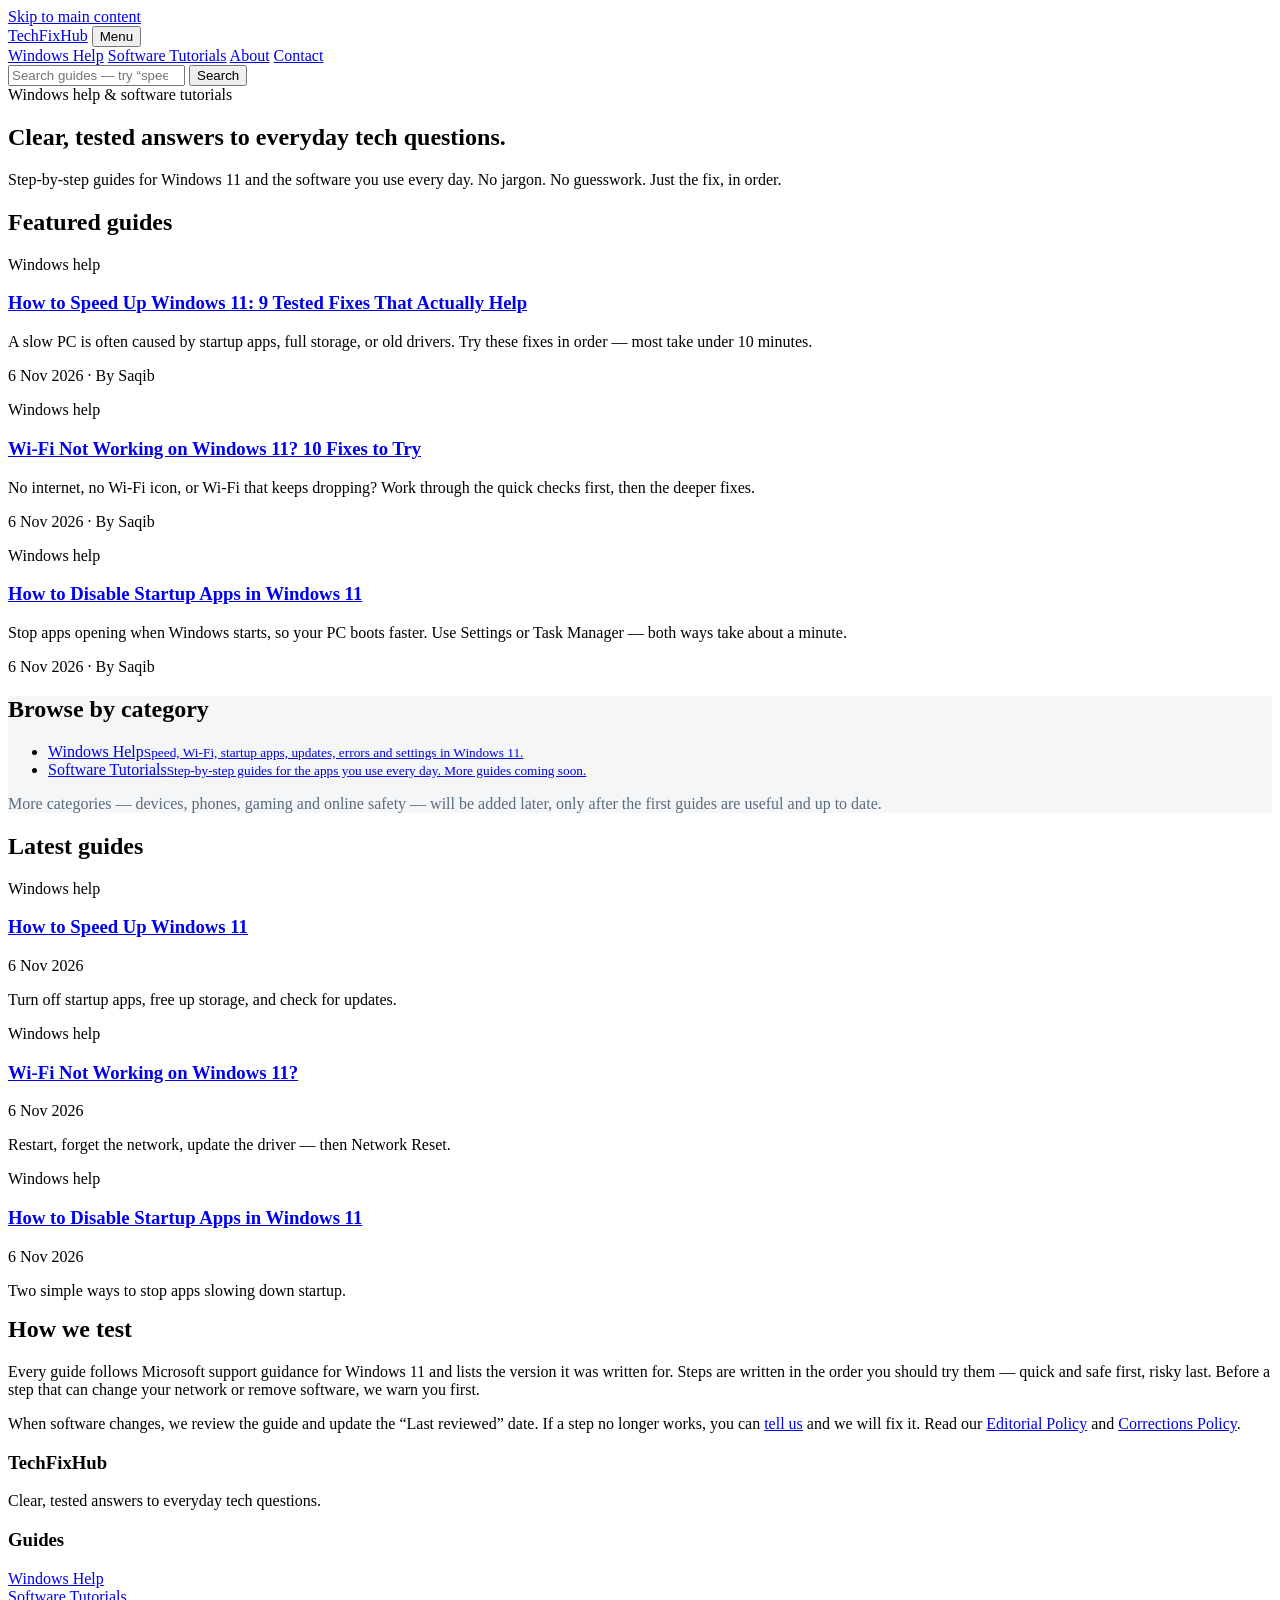
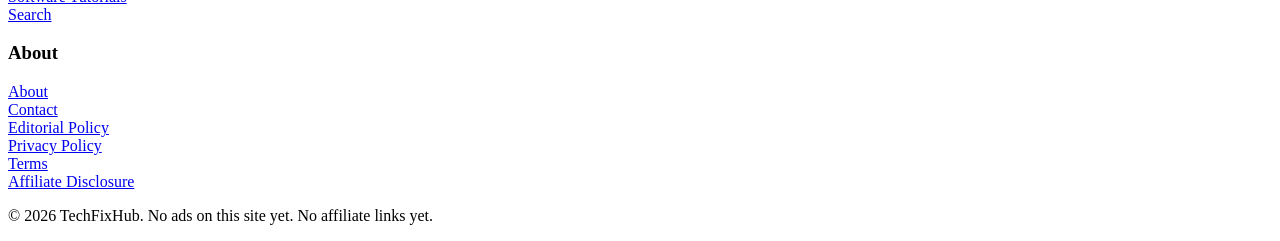
==== index.html @ c1e28e77 "Fix GitHub Pages links: use /techfixhub/ paths, fix logo, fix Software page wording" ====
<!DOCTYPE html>
<html lang="en">
<head>
<meta charset="utf-8">
<meta name="viewport" content="width=device-width, initial-scale=1">
<title>TechFixHub — Clear, Tested Answers to Everyday Tech Questions</title>
<meta name="description" content="Clear, tested answers to everyday tech questions. Step-by-step Windows help and software tutorials, written in simple English.">
<link rel="canonical" href="https://datawithsaqib.github.io/techfixhub/">
<meta property="og:type" content="website">
<meta property="og:title" content="TechFixHub — Clear, Tested Answers to Everyday Tech Questions">
<meta property="og:description" content="Step-by-step Windows help and software tutorials, written in simple English.">
<meta property="og:url" content="https://datawithsaqib.github.io/techfixhub/">
<link rel="stylesheet" href="/techfixhub/assets/style.css">
</head>
<body>
<a class="skip" href="#main">Skip to main content</a>
<header class="site-header">
<div class="header-inner">
<a class="logo" href="/techfixhub/">Tech<span>FixHub</span></a>
<button class="menu-btn" id="menu-btn" aria-expanded="false" aria-controls="main-nav">Menu</button>
<nav class="main-nav" id="main-nav" aria-label="Main navigation">
<a href="/techfixhub/windows/">Windows Help</a>
<a href="/techfixhub/software/">Software Tutorials</a>
<a href="/techfixhub/about/">About</a>
<a href="/techfixhub/contact/">Contact</a>
</nav>
</div>
<div class="search-bar">
<form data-search-form role="search" action="/techfixhub/search/">
<input type="search" name="q" placeholder="Search guides — try “speed up Windows 11”" aria-label="Search guides">
<button type="submit">Search</button>
</form>
</div>
</header>
<main id="main">
<section class="hero"><div class="wrap">
<span class="tag">Windows help &amp; software tutorials</span>
<h1>Clear, tested answers to everyday tech questions.</h1>
<p>Step-by-step guides for Windows 11 and the software you use every day. No jargon. No guesswork. Just the fix, in order.</p>
</div></section>

<section class="section"><div class="wrap">
<h2>Featured guides</h2>
<div class="cards">
<article class="card"><span class="kicker">Windows help</span>
<h3><a href="/techfixhub/windows/how-to-speed-up-windows-11/">How to Speed Up Windows 11: 9 Tested Fixes That Actually Help</a></h3>
<p>A slow PC is often caused by startup apps, full storage, or old drivers. Try these fixes in order — most take under 10 minutes.</p>
<p class="meta">6 Nov 2026 · By Saqib</p></article>
<article class="card"><span class="kicker">Windows help</span>
<h3><a href="/techfixhub/windows/wifi-not-working-windows-11/">Wi-Fi Not Working on Windows 11? 10 Fixes to Try</a></h3>
<p>No internet, no Wi-Fi icon, or Wi-Fi that keeps dropping? Work through the quick checks first, then the deeper fixes.</p>
<p class="meta">6 Nov 2026 · By Saqib</p></article>
<article class="card"><span class="kicker">Windows help</span>
<h3><a href="/techfixhub/windows/disable-startup-apps-windows-11/">How to Disable Startup Apps in Windows 11</a></h3>
<p>Stop apps opening when Windows starts, so your PC boots faster. Use Settings or Task Manager — both ways take about a minute.</p>
<p class="meta">6 Nov 2026 · By Saqib</p></article>
</div>
</div></section>

<section class="section" style="background:#f4f6f8"><div class="wrap">
<h2>Browse by category</h2>
<ul class="cat-list">
<li><a href="/techfixhub/windows/">Windows Help<small>Speed, Wi-Fi, startup apps, updates, errors and settings in Windows 11.</small></a></li>
<li><a href="/techfixhub/software/">Software Tutorials<small>Step-by-step guides for the apps you use every day. More guides coming soon.</small></a></li>
</ul>
<p style="margin-top:16px;color:#5b6b7c">More categories — devices, phones, gaming and online safety — will be added later, only after the first guides are useful and up to date.</p>
</div></section>

<section class="section"><div class="wrap">
<h2>Latest guides</h2>
<div class="cards">
<article class="card"><span class="kicker">Windows help</span>
<h3><a href="/techfixhub/windows/how-to-speed-up-windows-11/">How to Speed Up Windows 11</a></h3>
<p class="meta">6 Nov 2026</p><p>Turn off startup apps, free up storage, and check for updates.</p></article>
<article class="card"><span class="kicker">Windows help</span>
<h3><a href="/techfixhub/windows/wifi-not-working-windows-11/">Wi-Fi Not Working on Windows 11?</a></h3>
<p class="meta">6 Nov 2026</p><p>Restart, forget the network, update the driver — then Network Reset.</p></article>
<article class="card"><span class="kicker">Windows help</span>
<h3><a href="/techfixhub/windows/disable-startup-apps-windows-11/">How to Disable Startup Apps in Windows 11</a></h3>
<p class="meta">6 Nov 2026</p><p>Two simple ways to stop apps slowing down startup.</p></article>
</div>
</div></section>

<section class="section"><div class="wrap">
<div class="test-box">
<h2 style="margin-top:0">How we test</h2>
<p>Every guide follows Microsoft support guidance for Windows 11 and lists the version it was written for. Steps are written in the order you should try them — quick and safe first, risky last. Before a step that can change your network or remove software, we warn you first.</p>
<p>When software changes, we review the guide and update the “Last reviewed” date. If a step no longer works, you can <a href="/techfixhub/contact/">tell us</a> and we will fix it. Read our <a href="/techfixhub/editorial-policy/">Editorial Policy</a> and <a href="/techfixhub/corrections-policy/">Corrections Policy</a>.</p>
</div>
</div></section>
</main>
<footer class="site-footer"><div class="wrap">
<div class="footer-grid">
<div><h3>TechFixHub</h3><p>Clear, tested answers to everyday tech questions.</p></div>
<div><h3>Guides</h3><p><a href="/techfixhub/windows/">Windows Help</a><br><a href="/techfixhub/software/">Software Tutorials</a><br><a href="/techfixhub/search/">Search</a></p></div>
<div><h3>About</h3><p><a href="/techfixhub/about/">About</a><br><a href="/techfixhub/contact/">Contact</a><br><a href="/techfixhub/editorial-policy/">Editorial Policy</a><br><a href="/techfixhub/privacy/">Privacy Policy</a><br><a href="/techfixhub/terms/">Terms</a><br><a href="/techfixhub/affiliate-disclosure/">Affiliate Disclosure</a></p></div>
</div>
<p class="footer-note">© 2026 TechFixHub. No ads on this site yet. No affiliate links yet.</p>
</div></footer>
<script src="/techfixhub/assets/app.js"></script>
</body>
</html>
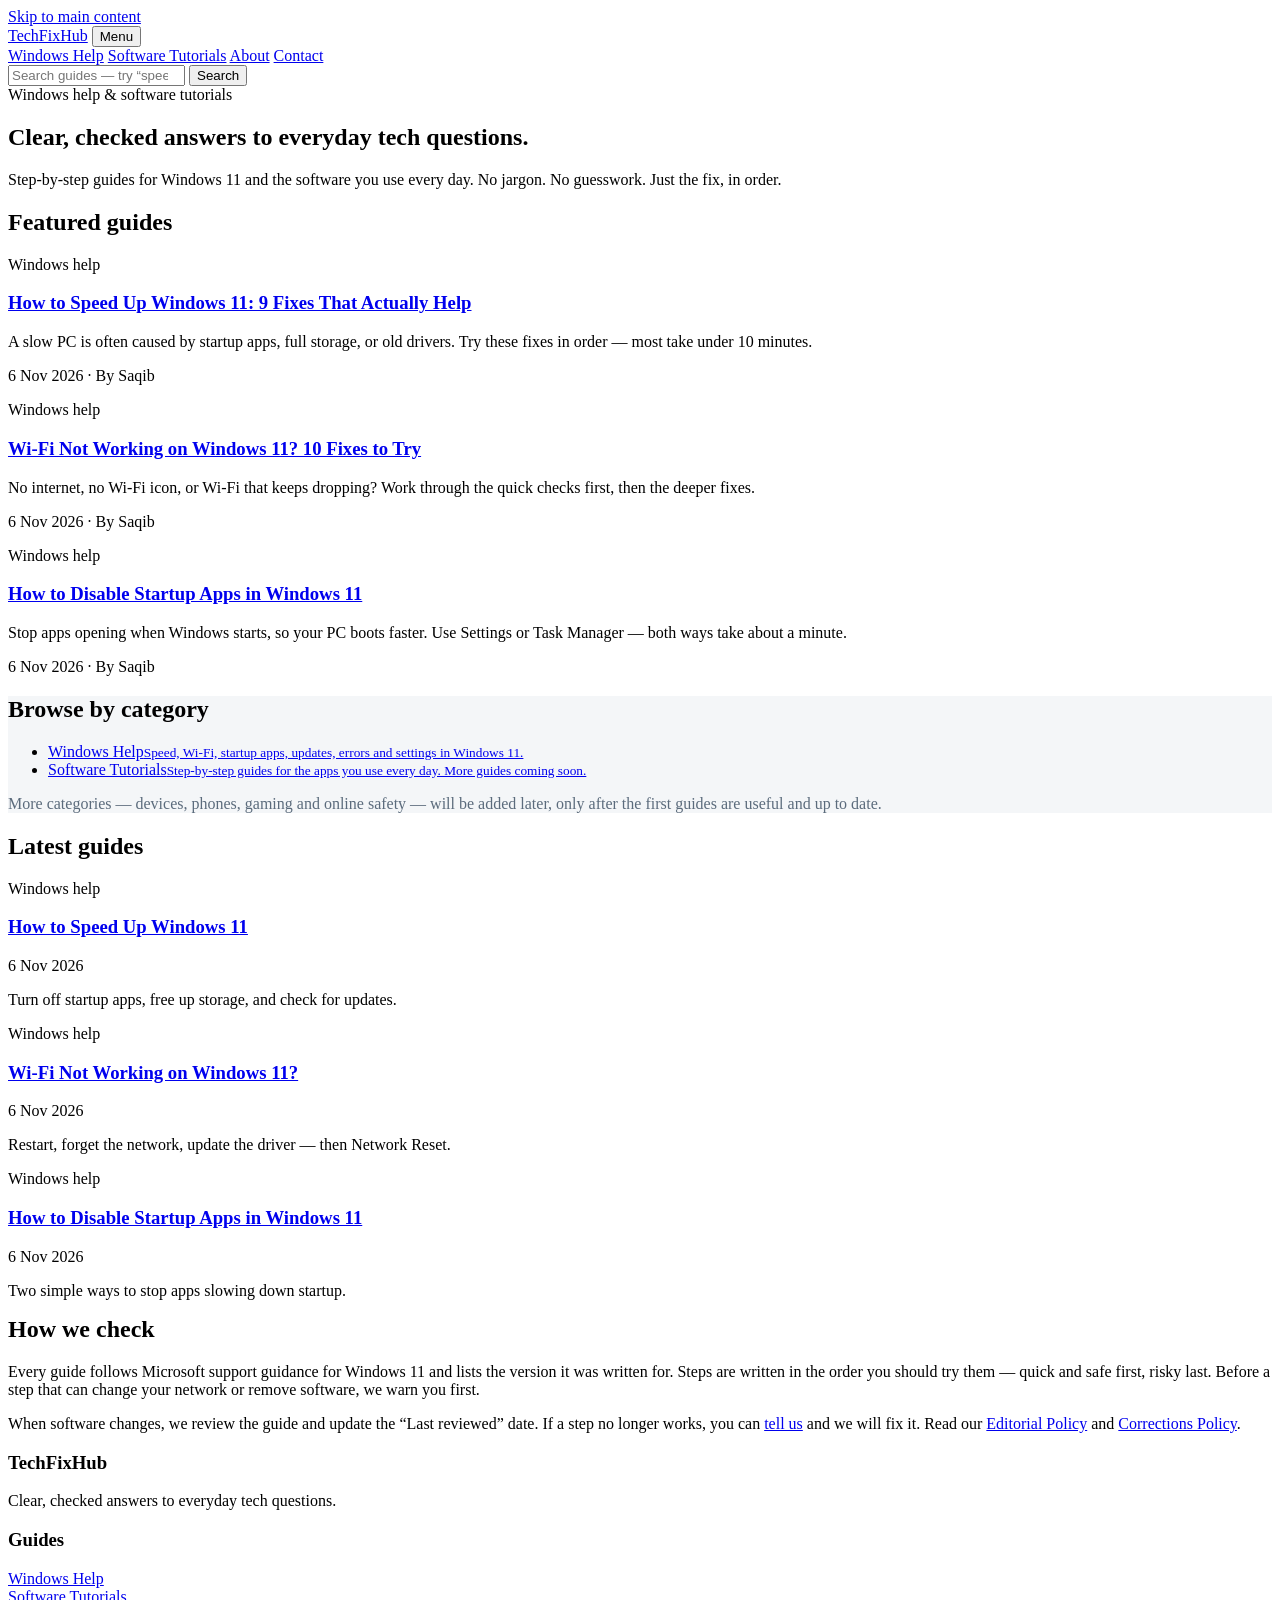
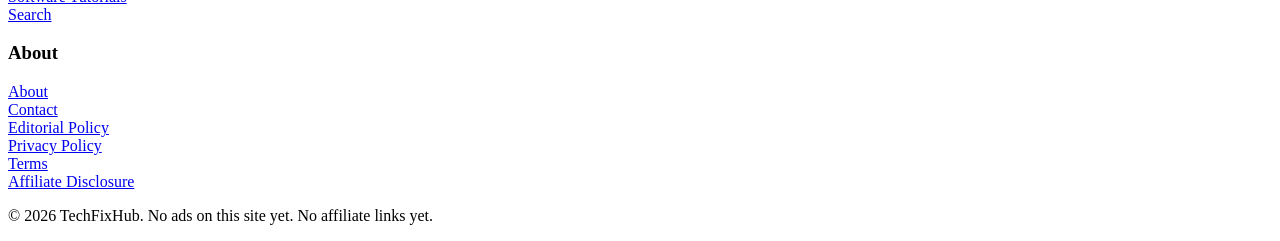
==== commit b85f2523: "Repair: search index, SEO sitemap/robots/noindex/favicon, Wi-Fi Fix 5, exact Microsoft links, honest" ====
--- a/index.html
+++ b/index.html
@@ -3,14 +3,15 @@
 <head>
 <meta charset="utf-8">
 <meta name="viewport" content="width=device-width, initial-scale=1">
-<title>TechFixHub — Clear, Tested Answers to Everyday Tech Questions</title>
-<meta name="description" content="Clear, tested answers to everyday tech questions. Step-by-step Windows help and software tutorials, written in simple English.">
+<title>TechFixHub — Clear, Checked Answers to Everyday Tech Questions</title>
+<meta name="description" content="Clear, checked answers to everyday tech questions. Step-by-step Windows help and software tutorials, written in simple English.">
 <link rel="canonical" href="https://datawithsaqib.github.io/techfixhub/">
 <meta property="og:type" content="website">
-<meta property="og:title" content="TechFixHub — Clear, Tested Answers to Everyday Tech Questions">
+<meta property="og:title" content="TechFixHub — Clear, Checked Answers to Everyday Tech Questions">
 <meta property="og:description" content="Step-by-step Windows help and software tutorials, written in simple English.">
 <meta property="og:url" content="https://datawithsaqib.github.io/techfixhub/">
 <link rel="stylesheet" href="/techfixhub/assets/style.css">
+<link rel="icon" type="image/svg+xml" href="/techfixhub/assets/favicon.svg">
 </head>
 <body>
 <a class="skip" href="#main">Skip to main content</a>
@@ -35,7 +36,7 @@
 <main id="main">
 <section class="hero"><div class="wrap">
 <span class="tag">Windows help &amp; software tutorials</span>
-<h1>Clear, tested answers to everyday tech questions.</h1>
+<h1>Clear, checked answers to everyday tech questions.</h1>
 <p>Step-by-step guides for Windows 11 and the software you use every day. No jargon. No guesswork. Just the fix, in order.</p>
 </div></section>
 
@@ -43,7 +44,7 @@
 <h2>Featured guides</h2>
 <div class="cards">
 <article class="card"><span class="kicker">Windows help</span>
-<h3><a href="/techfixhub/windows/how-to-speed-up-windows-11/">How to Speed Up Windows 11: 9 Tested Fixes That Actually Help</a></h3>
+<h3><a href="/techfixhub/windows/how-to-speed-up-windows-11/">How to Speed Up Windows 11: 9 Fixes That Actually Help</a></h3>
 <p>A slow PC is often caused by startup apps, full storage, or old drivers. Try these fixes in order — most take under 10 minutes.</p>
 <p class="meta">6 Nov 2026 · By Saqib</p></article>
 <article class="card"><span class="kicker">Windows help</span>
@@ -83,7 +84,7 @@
 
 <section class="section"><div class="wrap">
 <div class="test-box">
-<h2 style="margin-top:0">How we test</h2>
+<h2 style="margin-top:0">How we check</h2>
 <p>Every guide follows Microsoft support guidance for Windows 11 and lists the version it was written for. Steps are written in the order you should try them — quick and safe first, risky last. Before a step that can change your network or remove software, we warn you first.</p>
 <p>When software changes, we review the guide and update the “Last reviewed” date. If a step no longer works, you can <a href="/techfixhub/contact/">tell us</a> and we will fix it. Read our <a href="/techfixhub/editorial-policy/">Editorial Policy</a> and <a href="/techfixhub/corrections-policy/">Corrections Policy</a>.</p>
 </div>
@@ -91,7 +92,7 @@
 </main>
 <footer class="site-footer"><div class="wrap">
 <div class="footer-grid">
-<div><h3>TechFixHub</h3><p>Clear, tested answers to everyday tech questions.</p></div>
+<div><h3>TechFixHub</h3><p>Clear, checked answers to everyday tech questions.</p></div>
 <div><h3>Guides</h3><p><a href="/techfixhub/windows/">Windows Help</a><br><a href="/techfixhub/software/">Software Tutorials</a><br><a href="/techfixhub/search/">Search</a></p></div>
 <div><h3>About</h3><p><a href="/techfixhub/about/">About</a><br><a href="/techfixhub/contact/">Contact</a><br><a href="/techfixhub/editorial-policy/">Editorial Policy</a><br><a href="/techfixhub/privacy/">Privacy Policy</a><br><a href="/techfixhub/terms/">Terms</a><br><a href="/techfixhub/affiliate-disclosure/">Affiliate Disclosure</a></p></div>
 </div>
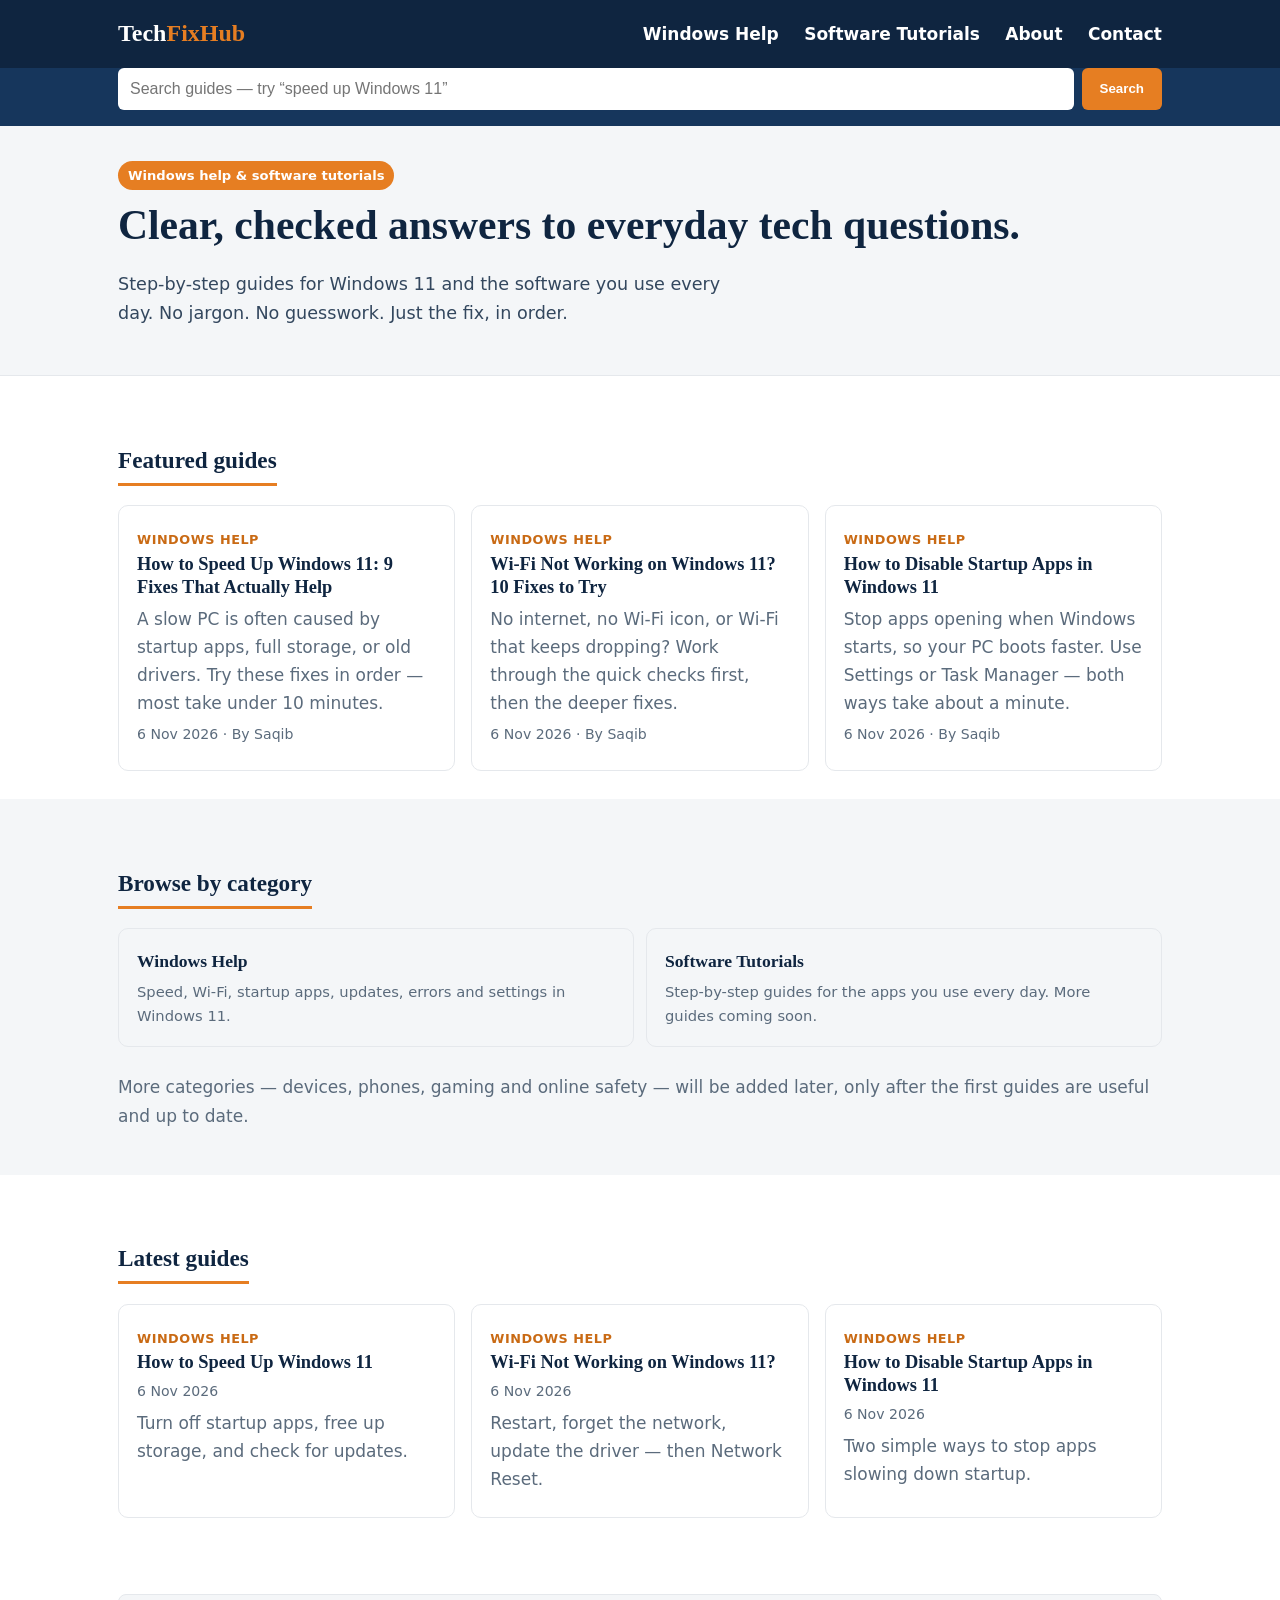
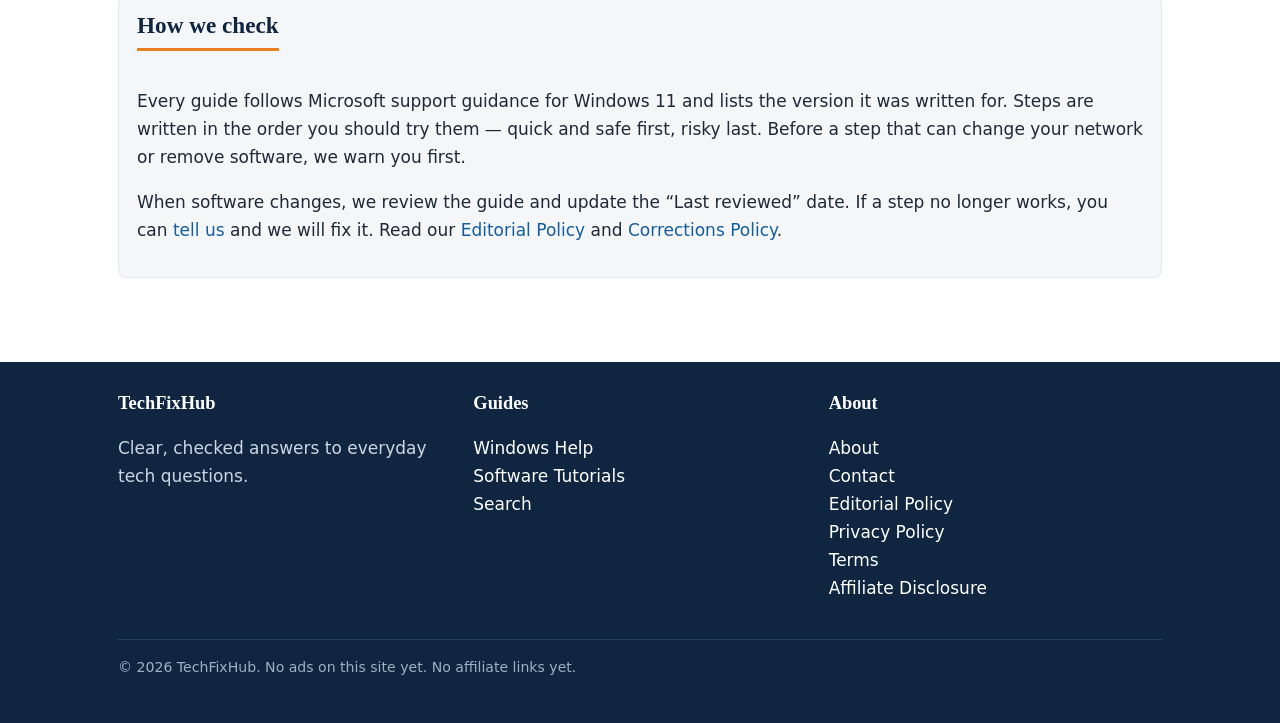
==== commit acd8128c: "Move to Cloudflare Pages: root-relative links and pages.dev canonicals, so CSS/nav/search work at te" ====
--- a/index.html
+++ b/index.html
@@ -5,29 +5,33 @@
 <meta name="viewport" content="width=device-width, initial-scale=1">
 <title>TechFixHub — Clear, Checked Answers to Everyday Tech Questions</title>
 <meta name="description" content="Clear, checked answers to everyday tech questions. Step-by-step Windows help and software tutorials, written in simple English.">
-<link rel="canonical" href="https://datawithsaqib.github.io/techfixhub/">
+<link rel="canonical" href="https://techfixhub.pages.dev/">
 <meta property="og:type" content="website">
 <meta property="og:title" content="TechFixHub — Clear, Checked Answers to Everyday Tech Questions">
 <meta property="og:description" content="Step-by-step Windows help and software tutorials, written in simple English.">
-<meta property="og:url" content="https://datawithsaqib.github.io/techfixhub/">
-<link rel="stylesheet" href="/techfixhub/assets/style.css">
-<link rel="icon" type="image/svg+xml" href="/techfixhub/assets/favicon.svg">
+<meta property="og:url" content="https://techfixhub.pages.dev/">
+<meta property="og:site_name" content="TechFixHub">
+<script type="application/ld+json">
+{"@context":"https://schema.org","@type":"WebSite","name":"TechFixHub","url":"https://techfixhub.pages.dev/"}
+</script>
+<link rel="stylesheet" href="/assets/style.css">
+<link rel="icon" type="image/svg+xml" href="/assets/favicon.svg">
 </head>
 <body>
 <a class="skip" href="#main">Skip to main content</a>
 <header class="site-header">
 <div class="header-inner">
-<a class="logo" href="/techfixhub/">Tech<span>FixHub</span></a>
+<a class="logo" href="/">Tech<span>FixHub</span></a>
 <button class="menu-btn" id="menu-btn" aria-expanded="false" aria-controls="main-nav">Menu</button>
 <nav class="main-nav" id="main-nav" aria-label="Main navigation">
-<a href="/techfixhub/windows/">Windows Help</a>
-<a href="/techfixhub/software/">Software Tutorials</a>
-<a href="/techfixhub/about/">About</a>
-<a href="/techfixhub/contact/">Contact</a>
+<a href="/windows/">Windows Help</a>
+<a href="/software/">Software Tutorials</a>
+<a href="/about/">About</a>
+<a href="/contact/">Contact</a>
 </nav>
 </div>
 <div class="search-bar">
-<form data-search-form role="search" action="/techfixhub/search/">
+<form data-search-form role="search" action="/search/">
 <input type="search" name="q" placeholder="Search guides — try “speed up Windows 11”" aria-label="Search guides">
 <button type="submit">Search</button>
 </form>
@@ -44,15 +48,15 @@
 <h2>Featured guides</h2>
 <div class="cards">
 <article class="card"><span class="kicker">Windows help</span>
-<h3><a href="/techfixhub/windows/how-to-speed-up-windows-11/">How to Speed Up Windows 11: 9 Fixes That Actually Help</a></h3>
+<h3><a href="/windows/how-to-speed-up-windows-11/">How to Speed Up Windows 11: 9 Fixes That Actually Help</a></h3>
 <p>A slow PC is often caused by startup apps, full storage, or old drivers. Try these fixes in order — most take under 10 minutes.</p>
 <p class="meta">6 Nov 2026 · By Saqib</p></article>
 <article class="card"><span class="kicker">Windows help</span>
-<h3><a href="/techfixhub/windows/wifi-not-working-windows-11/">Wi-Fi Not Working on Windows 11? 10 Fixes to Try</a></h3>
+<h3><a href="/windows/wifi-not-working-windows-11/">Wi-Fi Not Working on Windows 11? 10 Fixes to Try</a></h3>
 <p>No internet, no Wi-Fi icon, or Wi-Fi that keeps dropping? Work through the quick checks first, then the deeper fixes.</p>
 <p class="meta">6 Nov 2026 · By Saqib</p></article>
 <article class="card"><span class="kicker">Windows help</span>
-<h3><a href="/techfixhub/windows/disable-startup-apps-windows-11/">How to Disable Startup Apps in Windows 11</a></h3>
+<h3><a href="/windows/disable-startup-apps-windows-11/">How to Disable Startup Apps in Windows 11</a></h3>
 <p>Stop apps opening when Windows starts, so your PC boots faster. Use Settings or Task Manager — both ways take about a minute.</p>
 <p class="meta">6 Nov 2026 · By Saqib</p></article>
 </div>
@@ -61,8 +65,8 @@
 <section class="section" style="background:#f4f6f8"><div class="wrap">
 <h2>Browse by category</h2>
 <ul class="cat-list">
-<li><a href="/techfixhub/windows/">Windows Help<small>Speed, Wi-Fi, startup apps, updates, errors and settings in Windows 11.</small></a></li>
-<li><a href="/techfixhub/software/">Software Tutorials<small>Step-by-step guides for the apps you use every day. More guides coming soon.</small></a></li>
+<li><a href="/windows/">Windows Help<small>Speed, Wi-Fi, startup apps, updates, errors and settings in Windows 11.</small></a></li>
+<li><a href="/software/">Software Tutorials<small>Step-by-step guides for the apps you use every day. More guides coming soon.</small></a></li>
 </ul>
 <p style="margin-top:16px;color:#5b6b7c">More categories — devices, phones, gaming and online safety — will be added later, only after the first guides are useful and up to date.</p>
 </div></section>
@@ -71,13 +75,13 @@
 <h2>Latest guides</h2>
 <div class="cards">
 <article class="card"><span class="kicker">Windows help</span>
-<h3><a href="/techfixhub/windows/how-to-speed-up-windows-11/">How to Speed Up Windows 11</a></h3>
+<h3><a href="/windows/how-to-speed-up-windows-11/">How to Speed Up Windows 11</a></h3>
 <p class="meta">6 Nov 2026</p><p>Turn off startup apps, free up storage, and check for updates.</p></article>
 <article class="card"><span class="kicker">Windows help</span>
-<h3><a href="/techfixhub/windows/wifi-not-working-windows-11/">Wi-Fi Not Working on Windows 11?</a></h3>
+<h3><a href="/windows/wifi-not-working-windows-11/">Wi-Fi Not Working on Windows 11?</a></h3>
 <p class="meta">6 Nov 2026</p><p>Restart, forget the network, update the driver — then Network Reset.</p></article>
 <article class="card"><span class="kicker">Windows help</span>
-<h3><a href="/techfixhub/windows/disable-startup-apps-windows-11/">How to Disable Startup Apps in Windows 11</a></h3>
+<h3><a href="/windows/disable-startup-apps-windows-11/">How to Disable Startup Apps in Windows 11</a></h3>
 <p class="meta">6 Nov 2026</p><p>Two simple ways to stop apps slowing down startup.</p></article>
 </div>
 </div></section>
@@ -86,18 +90,18 @@
 <div class="test-box">
 <h2 style="margin-top:0">How we check</h2>
 <p>Every guide follows Microsoft support guidance for Windows 11 and lists the version it was written for. Steps are written in the order you should try them — quick and safe first, risky last. Before a step that can change your network or remove software, we warn you first.</p>
-<p>When software changes, we review the guide and update the “Last reviewed” date. If a step no longer works, you can <a href="/techfixhub/contact/">tell us</a> and we will fix it. Read our <a href="/techfixhub/editorial-policy/">Editorial Policy</a> and <a href="/techfixhub/corrections-policy/">Corrections Policy</a>.</p>
+<p>When software changes, we review the guide and update the “Last reviewed” date. If a step no longer works, you can <a href="/contact/">tell us</a> and we will fix it. Read our <a href="/editorial-policy/">Editorial Policy</a> and <a href="/corrections-policy/">Corrections Policy</a>.</p>
 </div>
 </div></section>
 </main>
 <footer class="site-footer"><div class="wrap">
 <div class="footer-grid">
 <div><h3>TechFixHub</h3><p>Clear, checked answers to everyday tech questions.</p></div>
-<div><h3>Guides</h3><p><a href="/techfixhub/windows/">Windows Help</a><br><a href="/techfixhub/software/">Software Tutorials</a><br><a href="/techfixhub/search/">Search</a></p></div>
-<div><h3>About</h3><p><a href="/techfixhub/about/">About</a><br><a href="/techfixhub/contact/">Contact</a><br><a href="/techfixhub/editorial-policy/">Editorial Policy</a><br><a href="/techfixhub/privacy/">Privacy Policy</a><br><a href="/techfixhub/terms/">Terms</a><br><a href="/techfixhub/affiliate-disclosure/">Affiliate Disclosure</a></p></div>
+<div><h3>Guides</h3><p><a href="/windows/">Windows Help</a><br><a href="/software/">Software Tutorials</a><br><a href="/search/">Search</a></p></div>
+<div><h3>About</h3><p><a href="/about/">About</a><br><a href="/contact/">Contact</a><br><a href="/editorial-policy/">Editorial Policy</a><br><a href="/privacy/">Privacy Policy</a><br><a href="/terms/">Terms</a><br><a href="/affiliate-disclosure/">Affiliate Disclosure</a></p></div>
 </div>
 <p class="footer-note">© 2026 TechFixHub. No ads on this site yet. No affiliate links yet.</p>
 </div></footer>
-<script src="/techfixhub/assets/app.js"></script>
+<script src="/assets/app.js"></script>
 </body>
 </html>
--- a/assets/style.css
+++ b/assets/style.css
@@ -0,0 +1,93 @@
+/* TechFixHub — clean editorial publisher style. Mobile-first. */
+:root{--navy:#0f2540;--navy2:#16365c;--orange:#e67e22;--orange-dark:#c96a14;--ink:#1f2937;--muted:#5b6b7c;--line:#e5e8ec;--bg:#ffffff;--soft:#f4f6f8;--green:#1e7a4c;--amber-bg:#fff4e5;--amber-border:#f0b26b}
+*{box-sizing:border-box}
+body{margin:0;font-family:system-ui,-apple-system,"Segoe UI",Roboto,Arial,sans-serif;color:var(--ink);background:var(--bg);line-height:1.65;font-size:17px}
+h1,h2,h3{font-family:Georgia,"Times New Roman",serif;color:var(--navy);line-height:1.25}
+h1{font-size:1.9rem;margin:.4em 0 .5em}
+h2{font-size:1.45rem;margin-top:1.8em}
+h3{font-size:1.15rem}
+a{color:#145da0;text-decoration:none}
+a:hover{text-decoration:underline}
+img{max-width:100%;height:auto}
+.wrap{max-width:1080px;margin:0 auto;padding:0 18px}
+.skip{position:absolute;left:-999px}
+.skip:focus{left:10px;top:10px;background:#fff;padding:8px;z-index:99}
+/* Header */
+.site-header{background:var(--navy);color:#fff}
+.header-inner{display:flex;align-items:center;justify-content:space-between;gap:12px;padding:14px 18px;max-width:1080px;margin:0 auto}
+.logo{color:#fff;font-family:Georgia,serif;font-size:1.5rem;font-weight:700}
+.logo span{color:var(--orange)}
+.logo:hover{text-decoration:none}
+.main-nav{display:none}
+.main-nav.open{display:block;position:absolute;left:0;right:0;top:60px;background:var(--navy);padding:10px 18px 16px;z-index:20}
+.main-nav a{color:#fff;display:block;padding:9px 0;font-weight:600}
+.menu-btn{background:var(--orange);color:#fff;border:0;border-radius:6px;padding:9px 14px;font-size:1rem;cursor:pointer;font-weight:700}
+.search-bar{background:var(--navy2);padding:0 0 16px}
+.search-bar form{max-width:1080px;margin:0 auto;padding:0 18px;display:flex;gap:8px}
+.search-bar input{flex:1;padding:12px;border-radius:6px;border:0;font-size:1rem;min-width:0}
+.search-bar button{background:var(--orange);color:#fff;border:0;border-radius:6px;padding:12px 18px;font-weight:700;cursor:pointer}
+/* Hero */
+.hero{background:var(--soft);border-bottom:1px solid var(--line);padding:34px 0 30px}
+.hero h1{font-size:2.1rem;margin:0 0 10px}
+.hero p{font-size:1.1rem;color:#33475e;max-width:640px}
+.hero .tag{display:inline-block;background:var(--orange);color:#fff;font-size:.82rem;font-weight:700;padding:4px 10px;border-radius:20px;margin-bottom:10px}
+/* Cards / grids */
+.section{padding:28px 0}
+.section h2{border-bottom:3px solid var(--orange);padding-bottom:8px;display:inline-block}
+.cards{display:grid;gap:16px}
+.card{border:1px solid var(--line);border-radius:10px;padding:18px;background:#fff}
+.card h3{margin:0 0 6px}
+.card h3 a{color:var(--navy)}
+.card p{margin:6px 0;color:var(--muted)}
+.kicker{font-size:.8rem;font-weight:700;letter-spacing:.04em;text-transform:uppercase;color:var(--orange-dark)}
+.meta{font-size:.88rem;color:var(--muted)}
+.cat-list{display:flex;flex-wrap:wrap;gap:12px;list-style:none;padding:0;margin:0}
+.cat-list li{flex:1 1 200px}
+.cat-list a{display:block;border:1px solid var(--line);border-radius:10px;padding:18px;background:var(--soft);color:var(--navy);font-weight:700;font-family:Georgia,serif;font-size:1.1rem}
+.cat-list a small{display:block;font-family:system-ui,sans-serif;font-weight:400;color:var(--muted);font-size:.92rem;margin-top:4px}
+.cat-list a:hover{border-color:var(--orange);text-decoration:none}
+/* Article */
+.breadcrumb{font-size:.9rem;color:var(--muted);margin:18px 0 4px}
+.breadcrumb a{color:var(--muted)}
+.article-meta{font-size:.92rem;color:var(--muted);border-bottom:1px solid var(--line);padding-bottom:12px;margin-bottom:18px}
+.quick-answer{background:#eef6f0;border-left:5px solid var(--green);border-radius:6px;padding:16px 18px;margin:18px 0}
+.quick-answer h2{margin-top:0;font-size:1.2rem}
+.quick-answer h2:before{content:"Quick answer — "}
+.warning{background:var(--amber-bg);border:1px solid var(--amber-border);border-left:5px solid var(--orange);border-radius:6px;padding:16px 18px;margin:18px 0}
+.warning h2,.warning strong{color:#7a3d00}
+.test-box{background:var(--soft);border:1px solid var(--line);border-radius:8px;padding:16px 18px;margin:20px 0}
+ol.steps li,ul li{margin-bottom:10px}
+ol.steps li::marker{font-weight:700;color:var(--orange-dark)}
+table{width:100%;border-collapse:collapse;margin:16px 0;font-size:.95rem}
+th,td{border:1px solid var(--line);padding:10px;text-align:left;vertical-align:top}
+th{background:var(--navy);color:#fff}
+.faq h3{margin-bottom:2px}
+.faq p{margin-top:4px}
+.tags{margin:22px 0}
+.tags a{display:inline-block;background:var(--soft);border:1px solid var(--line);border-radius:20px;padding:5px 12px;margin:0 6px 6px 0;font-size:.88rem;color:var(--navy)}
+.related{background:var(--soft);border-radius:10px;padding:18px;margin:24px 0}
+.related ul{margin:8px 0}
+.sources{font-size:.92rem;color:var(--muted)}
+/* Footer */
+.site-footer{background:var(--navy);color:#cbd6e2;margin-top:36px;padding:30px 0}
+.site-footer a{color:#fff}
+.site-footer h3{color:#fff;margin-top:0}
+.footer-grid{display:grid;gap:22px}
+.footer-note{font-size:.88rem;color:#9fb0c3;margin-top:20px;border-top:1px solid #24405f;padding-top:16px}
+/* Forms */
+label{display:block;font-weight:700;margin:14px 0 4px}
+input[type=text],input[type=email],textarea{width:100%;padding:11px;border:1px solid #cbd5e1;border-radius:6px;font-size:1rem;font-family:inherit}
+textarea{min-height:140px}
+.btn{background:var(--orange);color:#fff;border:0;border-radius:6px;padding:12px 20px;font-weight:700;font-size:1rem;cursor:pointer}
+.btn:hover{background:var(--orange-dark)}
+.search-result{border-bottom:1px solid var(--line);padding:14px 0}
+@media(min-width:700px){
+  h1{font-size:2.4rem}
+  .hero h1{font-size:2.6rem}
+  .cards{grid-template-columns:1fr 1fr}
+  .menu-btn{display:none}
+  .main-nav{display:block;position:static;padding:0}
+  .main-nav a{display:inline-block;padding:0 0 0 20px}
+  .footer-grid{grid-template-columns:1fr 1fr 1fr}
+}
+@media(min-width:1000px){.cards{grid-template-columns:1fr 1fr 1fr}}
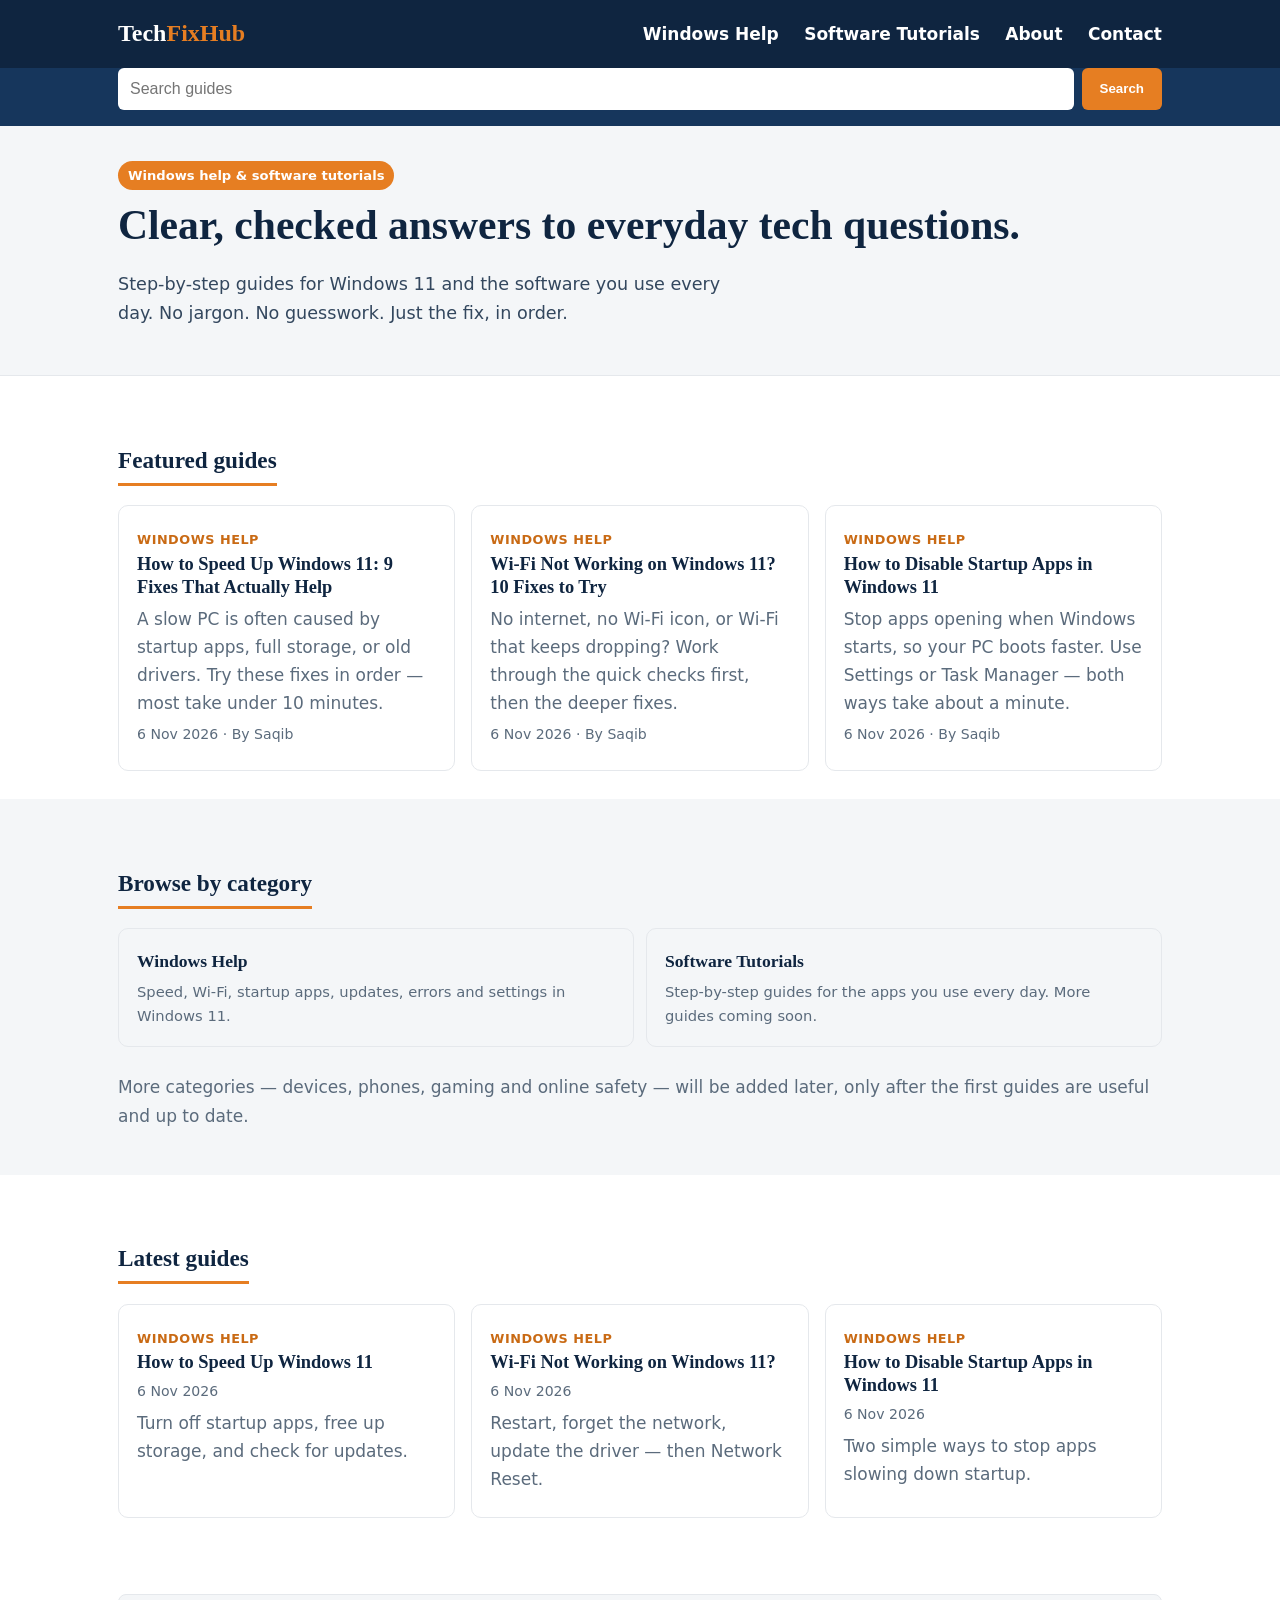
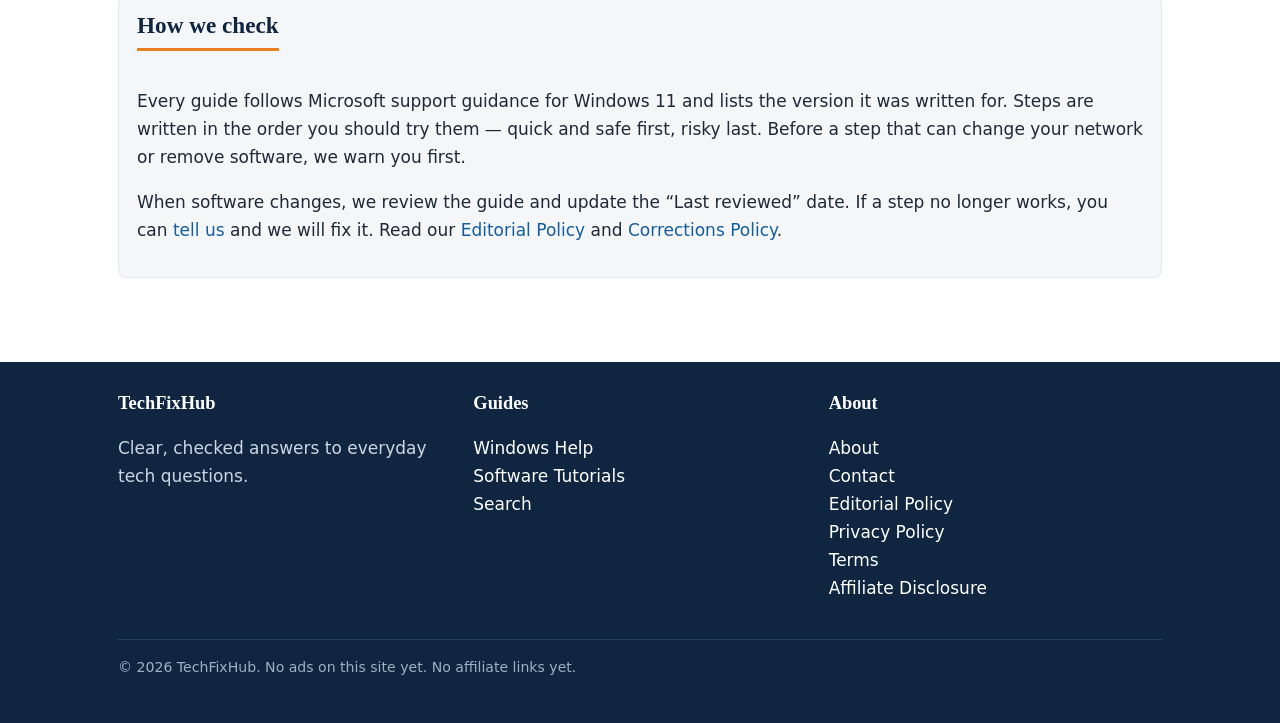
==== commit fa42f920: "Shorten homepage search placeholder so it fits on phones" ====
--- a/index.html
+++ b/index.html
@@ -15,6 +15,9 @@
 {"@context":"https://schema.org","@type":"WebSite","name":"TechFixHub","url":"https://techfixhub.pages.dev/"}
 </script>
 <link rel="stylesheet" href="/assets/style.css">
+<link rel="icon" type="image/png" sizes="48x48" href="/favicon-48x48.png"/>
+<link rel="icon" type="image/png" sizes="512x512" href="/favicon.png"/>
+<link rel="apple-touch-icon" href="/apple-touch-icon.png"/>
 <link rel="icon" type="image/svg+xml" href="/assets/favicon.svg">
 </head>
 <body>
@@ -32,7 +35,7 @@
 </div>
 <div class="search-bar">
 <form data-search-form role="search" action="/search/">
-<input type="search" name="q" placeholder="Search guides — try “speed up Windows 11”" aria-label="Search guides">
+<input type="search" name="q" placeholder="Search guides" aria-label="Search guides">
 <button type="submit">Search</button>
 </form>
 </div>
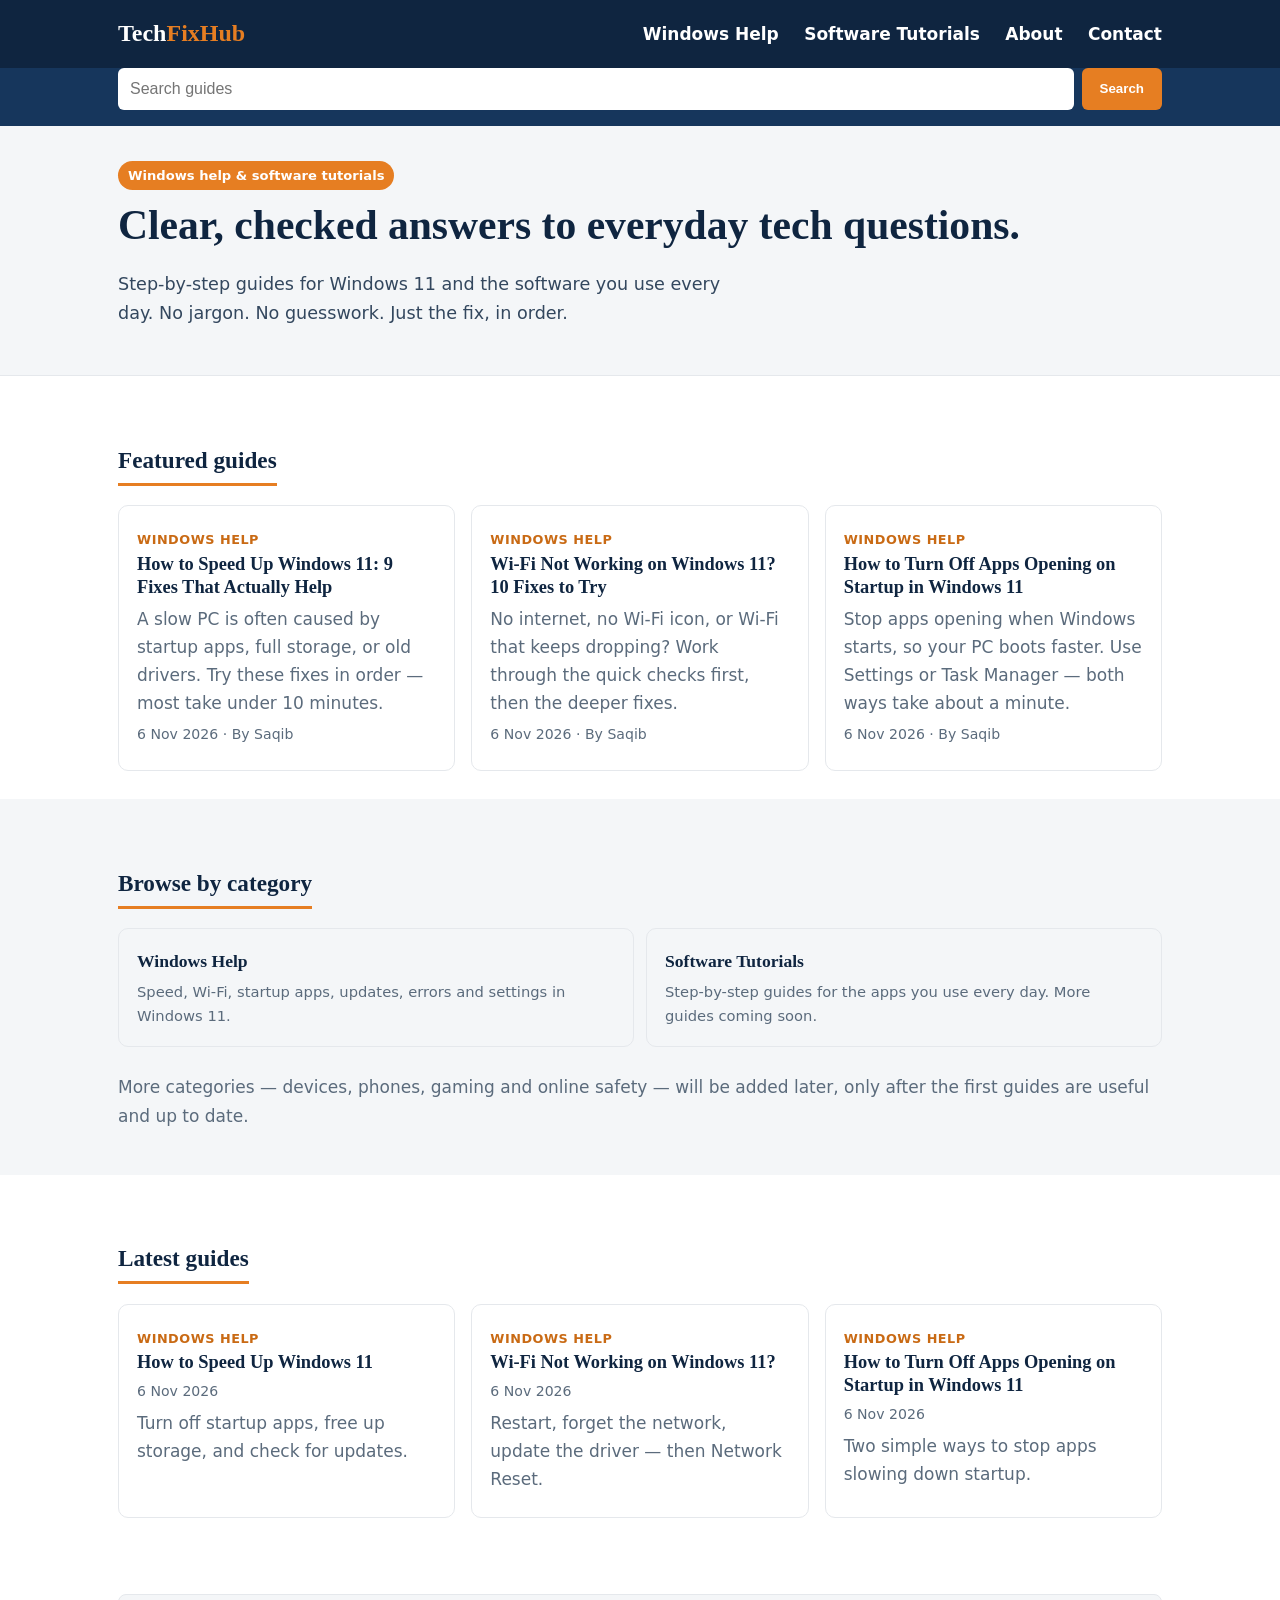
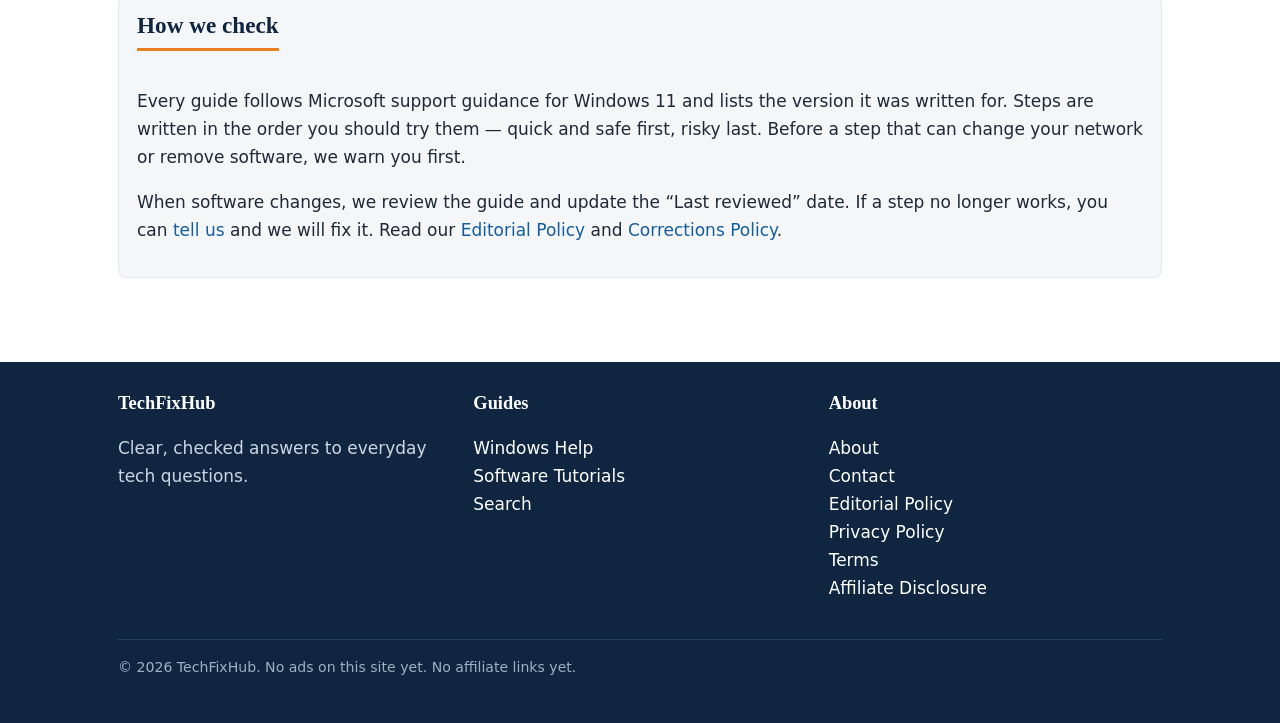
==== commit 3f5f2b73: "Retitle startup-apps article to match the search phrase: How to Turn Off Apps Opening on Startup in " ====
--- a/index.html
+++ b/index.html
@@ -14,27 +14,27 @@
 <script type="application/ld+json">
 {"@context":"https://schema.org","@type":"WebSite","name":"TechFixHub","url":"https://techfixhub.pages.dev/"}
 </script>
-<link rel="stylesheet" href="/assets/style.css">
-<link rel="icon" type="image/png" sizes="48x48" href="/favicon-48x48.png"/>
-<link rel="icon" type="image/png" sizes="512x512" href="/favicon.png"/>
-<link rel="apple-touch-icon" href="/apple-touch-icon.png"/>
-<link rel="icon" type="image/svg+xml" href="/assets/favicon.svg">
+<link rel="stylesheet" href="assets/style.css">
+<link rel="icon" type="image/png" sizes="48x48" href="favicon-48x48.png"/>
+<link rel="icon" type="image/png" sizes="512x512" href="favicon.png"/>
+<link rel="apple-touch-icon" href="apple-touch-icon.png"/>
+<link rel="icon" type="image/svg+xml" href="assets/favicon.svg">
 </head>
 <body>
 <a class="skip" href="#main">Skip to main content</a>
 <header class="site-header">
 <div class="header-inner">
-<a class="logo" href="/">Tech<span>FixHub</span></a>
+<a class="logo" href="./">Tech<span>FixHub</span></a>
 <button class="menu-btn" id="menu-btn" aria-expanded="false" aria-controls="main-nav">Menu</button>
 <nav class="main-nav" id="main-nav" aria-label="Main navigation">
-<a href="/windows/">Windows Help</a>
-<a href="/software/">Software Tutorials</a>
-<a href="/about/">About</a>
-<a href="/contact/">Contact</a>
+<a href="windows/">Windows Help</a>
+<a href="software/">Software Tutorials</a>
+<a href="about/">About</a>
+<a href="contact/">Contact</a>
 </nav>
 </div>
 <div class="search-bar">
-<form data-search-form role="search" action="/search/">
+<form data-search-form role="search" action="search/">
 <input type="search" name="q" placeholder="Search guides" aria-label="Search guides">
 <button type="submit">Search</button>
 </form>
@@ -51,15 +51,15 @@
 <h2>Featured guides</h2>
 <div class="cards">
 <article class="card"><span class="kicker">Windows help</span>
-<h3><a href="/windows/how-to-speed-up-windows-11/">How to Speed Up Windows 11: 9 Fixes That Actually Help</a></h3>
+<h3><a href="windows/how-to-speed-up-windows-11/">How to Speed Up Windows 11: 9 Fixes That Actually Help</a></h3>
 <p>A slow PC is often caused by startup apps, full storage, or old drivers. Try these fixes in order — most take under 10 minutes.</p>
 <p class="meta">6 Nov 2026 · By Saqib</p></article>
 <article class="card"><span class="kicker">Windows help</span>
-<h3><a href="/windows/wifi-not-working-windows-11/">Wi-Fi Not Working on Windows 11? 10 Fixes to Try</a></h3>
+<h3><a href="windows/wifi-not-working-windows-11/">Wi-Fi Not Working on Windows 11? 10 Fixes to Try</a></h3>
 <p>No internet, no Wi-Fi icon, or Wi-Fi that keeps dropping? Work through the quick checks first, then the deeper fixes.</p>
 <p class="meta">6 Nov 2026 · By Saqib</p></article>
 <article class="card"><span class="kicker">Windows help</span>
-<h3><a href="/windows/disable-startup-apps-windows-11/">How to Disable Startup Apps in Windows 11</a></h3>
+<h3><a href="windows/disable-startup-apps-windows-11/">How to Turn Off Apps Opening on Startup in Windows 11</a></h3>
 <p>Stop apps opening when Windows starts, so your PC boots faster. Use Settings or Task Manager — both ways take about a minute.</p>
 <p class="meta">6 Nov 2026 · By Saqib</p></article>
 </div>
@@ -68,8 +68,8 @@
 <section class="section" style="background:#f4f6f8"><div class="wrap">
 <h2>Browse by category</h2>
 <ul class="cat-list">
-<li><a href="/windows/">Windows Help<small>Speed, Wi-Fi, startup apps, updates, errors and settings in Windows 11.</small></a></li>
-<li><a href="/software/">Software Tutorials<small>Step-by-step guides for the apps you use every day. More guides coming soon.</small></a></li>
+<li><a href="windows/">Windows Help<small>Speed, Wi-Fi, startup apps, updates, errors and settings in Windows 11.</small></a></li>
+<li><a href="software/">Software Tutorials<small>Step-by-step guides for the apps you use every day. More guides coming soon.</small></a></li>
 </ul>
 <p style="margin-top:16px;color:#5b6b7c">More categories — devices, phones, gaming and online safety — will be added later, only after the first guides are useful and up to date.</p>
 </div></section>
@@ -78,13 +78,13 @@
 <h2>Latest guides</h2>
 <div class="cards">
 <article class="card"><span class="kicker">Windows help</span>
-<h3><a href="/windows/how-to-speed-up-windows-11/">How to Speed Up Windows 11</a></h3>
+<h3><a href="windows/how-to-speed-up-windows-11/">How to Speed Up Windows 11</a></h3>
 <p class="meta">6 Nov 2026</p><p>Turn off startup apps, free up storage, and check for updates.</p></article>
 <article class="card"><span class="kicker">Windows help</span>
-<h3><a href="/windows/wifi-not-working-windows-11/">Wi-Fi Not Working on Windows 11?</a></h3>
+<h3><a href="windows/wifi-not-working-windows-11/">Wi-Fi Not Working on Windows 11?</a></h3>
 <p class="meta">6 Nov 2026</p><p>Restart, forget the network, update the driver — then Network Reset.</p></article>
 <article class="card"><span class="kicker">Windows help</span>
-<h3><a href="/windows/disable-startup-apps-windows-11/">How to Disable Startup Apps in Windows 11</a></h3>
+<h3><a href="windows/disable-startup-apps-windows-11/">How to Turn Off Apps Opening on Startup in Windows 11</a></h3>
 <p class="meta">6 Nov 2026</p><p>Two simple ways to stop apps slowing down startup.</p></article>
 </div>
 </div></section>
@@ -93,18 +93,18 @@
 <div class="test-box">
 <h2 style="margin-top:0">How we check</h2>
 <p>Every guide follows Microsoft support guidance for Windows 11 and lists the version it was written for. Steps are written in the order you should try them — quick and safe first, risky last. Before a step that can change your network or remove software, we warn you first.</p>
-<p>When software changes, we review the guide and update the “Last reviewed” date. If a step no longer works, you can <a href="/contact/">tell us</a> and we will fix it. Read our <a href="/editorial-policy/">Editorial Policy</a> and <a href="/corrections-policy/">Corrections Policy</a>.</p>
+<p>When software changes, we review the guide and update the “Last reviewed” date. If a step no longer works, you can <a href="contact/">tell us</a> and we will fix it. Read our <a href="editorial-policy/">Editorial Policy</a> and <a href="corrections-policy/">Corrections Policy</a>.</p>
 </div>
 </div></section>
 </main>
 <footer class="site-footer"><div class="wrap">
 <div class="footer-grid">
 <div><h3>TechFixHub</h3><p>Clear, checked answers to everyday tech questions.</p></div>
-<div><h3>Guides</h3><p><a href="/windows/">Windows Help</a><br><a href="/software/">Software Tutorials</a><br><a href="/search/">Search</a></p></div>
-<div><h3>About</h3><p><a href="/about/">About</a><br><a href="/contact/">Contact</a><br><a href="/editorial-policy/">Editorial Policy</a><br><a href="/privacy/">Privacy Policy</a><br><a href="/terms/">Terms</a><br><a href="/affiliate-disclosure/">Affiliate Disclosure</a></p></div>
+<div><h3>Guides</h3><p><a href="windows/">Windows Help</a><br><a href="software/">Software Tutorials</a><br><a href="search/">Search</a></p></div>
+<div><h3>About</h3><p><a href="about/">About</a><br><a href="contact/">Contact</a><br><a href="editorial-policy/">Editorial Policy</a><br><a href="privacy/">Privacy Policy</a><br><a href="terms/">Terms</a><br><a href="affiliate-disclosure/">Affiliate Disclosure</a></p></div>
 </div>
 <p class="footer-note">© 2026 TechFixHub. No ads on this site yet. No affiliate links yet.</p>
 </div></footer>
-<script src="/assets/app.js"></script>
+<script src="assets/app.js"></script>
 </body>
 </html>
